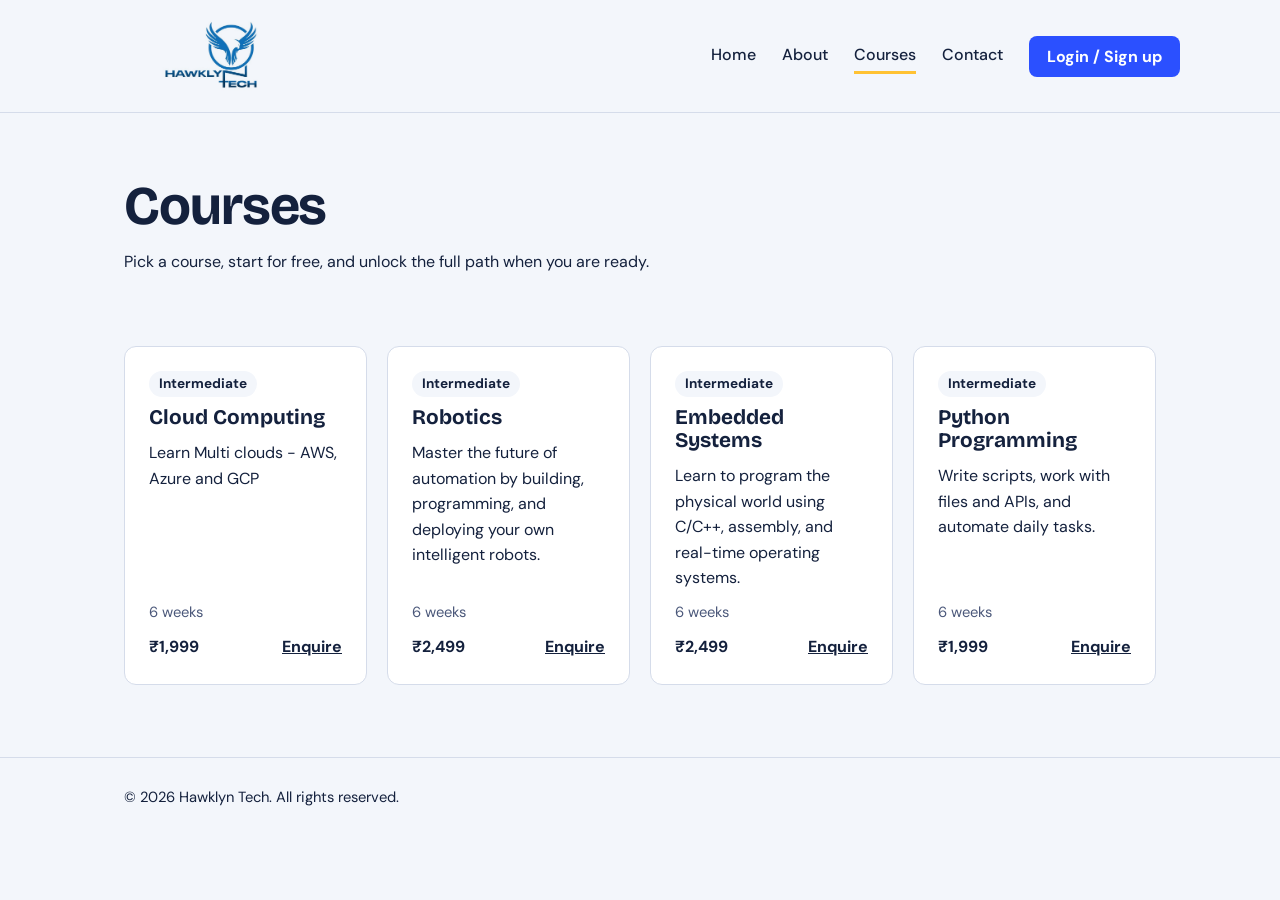
==== courses.html @ b37e8898 "new website" ====
<!DOCTYPE html>
<html lang="en"><head><meta charset="UTF-8"><meta name="viewport" content="width=device-width, initial-scale=1">
<title>Courses – Hawklyn Tech</title>
<link rel="preconnect" href="https://fonts.googleapis.com">
<link href="https://fonts.googleapis.com/css2?family=Bricolage+Grotesque:wght@500;700;800&family=DM+Sans:wght@400;500;700&display=swap" rel="stylesheet">
<link rel="stylesheet" href="styles.css"></head><body>
<header><div class="wrap bar"><a class="logo" href="index.html"><img src="./images/HT logo.jpeg" alt="Hawklyn Tech"></a>
<nav aria-label="Main"><a href="index.html">Home</a><a href="about.html">About</a><a href="courses.html" aria-current="page">Courses</a><a href="contact.html">Contact</a><a class="btn" href="login.html">Login / Sign up</a></nav></div></header>
<main><div class="page-head"><div class="wrap"><h1>Courses</h1><p class="lead">Pick a course, start for free, and unlock the full path when you are ready.</p></div></div>
<section><div class="wrap"><div class="grid">
    <article class="card"><span class="tag">Intermediate</span><h3>Cloud Computing</h3><p>Learn Multi clouds - AWS, Azure and GCP</p><p class="meta">6 weeks </p><div class="row"><span>₹1,999</span><a href="contact.html">Enquire</a></div></article>
    <article class="card"><span class="tag">Intermediate</span><h3>Robotics</h3><p>Master the future of automation by building, programming, and deploying your own intelligent robots.</p><p class="meta">6 weeks </p><div class="row"><span>₹2,499</span><a href="contact.html">Enquire</a></div></article>
    <article class="card"><span class="tag">Intermediate</span><h3>Embedded Systems</h3><p>Learn to program the physical world using C/C++, assembly, and real-time operating systems.</p><p class="meta">6 weeks </p><div class="row"><span>₹2,499</span><a href="contact.html">Enquire</a></div></article>
    <article class="card"><span class="tag">Intermediate</span><h3>Python Programming</h3><p>Write scripts, work with files and APIs, and automate daily tasks.</p><p class="meta">6 weeks </p><div class="row"><span>₹1,999</span><a href="contact.html">Enquire</a></div></article>
</div></div></section></main>
<footer><div class="wrap">© 2026 Hawklyn Tech. All rights reserved.</div></footer>
<script src="script.js"></script></body></html>
---- styles.css ----
:root{--ink:#14213d;--paper:#f3f6fb;--blue:#2b50ff;--sun:#ffc233;--line:#d5dcea;--white:#fff;
--head:'Bricolage Grotesque','Trebuchet MS',sans-serif;--body:'DM Sans',Arial,sans-serif}
*{box-sizing:border-box;margin:0;padding:0}
html{scroll-behavior:smooth}
body{font-family:var(--body);color:var(--ink);background:var(--paper);line-height:1.6}
a{color:inherit}
:focus-visible{outline:3px solid var(--blue);outline-offset:3px}
.wrap{max-width:1080px;margin:0 auto;padding:0 24px}
h1,h2,h3{font-family:var(--head);line-height:1.1}
header{position:sticky;top:0;z-index:10;background:var(--paper);border-bottom:1px solid var(--line)}
.bar{display:flex;align-items:center;justify-content:space-between;min-height:110px;padding:8px 0;gap:24px}
.logo{font-family:var(--head);font-weight:800;font-size:1.4rem;text-decoration:none}
.logo span{color:var(--blue)}
nav{display:flex;align-items:center;gap:26px}
nav a{text-decoration:none;font-weight:500;padding:4px 0;border-bottom:3px solid transparent}
nav a:hover{color:var(--blue)}
nav a[aria-current="page"]{border-bottom-color:var(--sun)}
.btn{display:inline-block;border:0;cursor:pointer;font:700 1rem var(--body);padding:12px 22px;border-radius:8px;background:var(--blue);color:var(--white);text-decoration:none}
.btn:hover{background:#1a3be0}
nav a.btn{border-bottom:0;padding:10px 18px}
nav a.btn[aria-current="page"]{background:var(--ink)}
.btn.alt{background:var(--sun);color:var(--ink)}
.btn.alt:hover{background:#f5b400}
.btn.ghost{background:transparent;color:var(--ink);border:2px solid var(--ink)}
.btn.ghost:hover{background:var(--ink);color:var(--white)}
.hero{padding:88px 0 72px}
.hero .wrap{display:grid;grid-template-columns:1.3fr 1fr;gap:48px;align-items:center}
.hero h1{font-size:clamp(2.6rem,6vw,4.4rem);font-weight:800;letter-spacing:-.03em}
.hero p{font-size:1.15rem;max-width:46ch;margin:22px 0 32px}
.actions{display:flex;gap:12px;flex-wrap:wrap}
.stack{position:relative;height:300px}
.stack div{position:absolute;width:78%;padding:22px;border-radius:14px;font-family:var(--head);font-weight:700;font-size:1.25rem;border:2px solid var(--ink)}
.stack small{display:block;font:400 .9rem var(--body);margin-top:4px}
.stack .a{background:var(--sun);top:0;left:0}
.stack .b{background:var(--white);top:90px;left:11%}
.stack .c{background:var(--blue);color:var(--white);top:180px;left:22%}
.page-head{padding:64px 0 24px}
.page-head h1{font-size:clamp(2.2rem,5vw,3.4rem);letter-spacing:-.02em;margin-bottom:12px}
.lead{max-width:56ch}
section{padding:48px 0 72px}
.grid{display:grid;grid-template-columns:repeat(auto-fit,minmax(240px,1fr));gap:20px}
.card{background:var(--white);border:1px solid var(--line);border-radius:12px;padding:24px;display:flex;flex-direction:column;gap:10px}
.card .tag{align-self:flex-start;font-size:.85rem;font-weight:700;background:var(--paper);padding:2px 10px;border-radius:99px}
.card h3{font-size:1.3rem}
.card .meta{font-size:.92rem;color:#4b587a;margin-top:auto}
.card .row{display:flex;justify-content:space-between;align-items:center;font-weight:700}
.dark{background:var(--ink);color:var(--white)}
.cols{display:grid;grid-template-columns:1fr 1fr;gap:48px}
.cols p+p{margin-top:14px}
.facts{display:grid;grid-template-columns:1fr 1fr;gap:24px;align-content:start}
.facts b{display:block;font:800 2.4rem var(--head);color:var(--sun)}
.contact ul{list-style:none;margin-top:20px;display:grid;gap:8px}
form{display:grid;gap:14px}
label{font-weight:500;font-size:.95rem;display:grid;gap:6px}
input,textarea{font:inherit;padding:12px 14px;border:1px solid #aab4cc;border-radius:8px;background:var(--white);color:var(--ink)}
textarea{min-height:120px;resize:vertical}
.msg{font-weight:500;min-height:1.5em}
.msg.ok{color:#0a7a3d}
.auth{max-width:420px;margin:0 auto;background:var(--white);border:2px solid var(--ink);border-radius:14px;padding:28px}
.tabs{display:flex;gap:8px;margin-bottom:20px}
.tabs button{flex:1;padding:10px;border:2px solid var(--ink);background:transparent;font:700 1rem var(--body);border-radius:8px;cursor:pointer;color:var(--ink)}
.tabs button[aria-selected="true"]{background:var(--ink);color:var(--white)}
[hidden]{display:none!important}
footer{padding:28px 0;border-top:1px solid var(--line);font-size:.92rem}
@media (max-width:760px){
.hero .wrap,.cols{grid-template-columns:1fr}
.stack{display:none}
nav{gap:14px;font-size:.92rem}
.bar{height:auto;padding:12px 0;flex-wrap:wrap}
}
.logo{flex-shrink:0}
.logo img{display:block;height:96px;width:auto;max-width:420px;mix-blend-mode:multiply}
@media (max-width:760px){.logo img{height:64px;max-width:100%}}
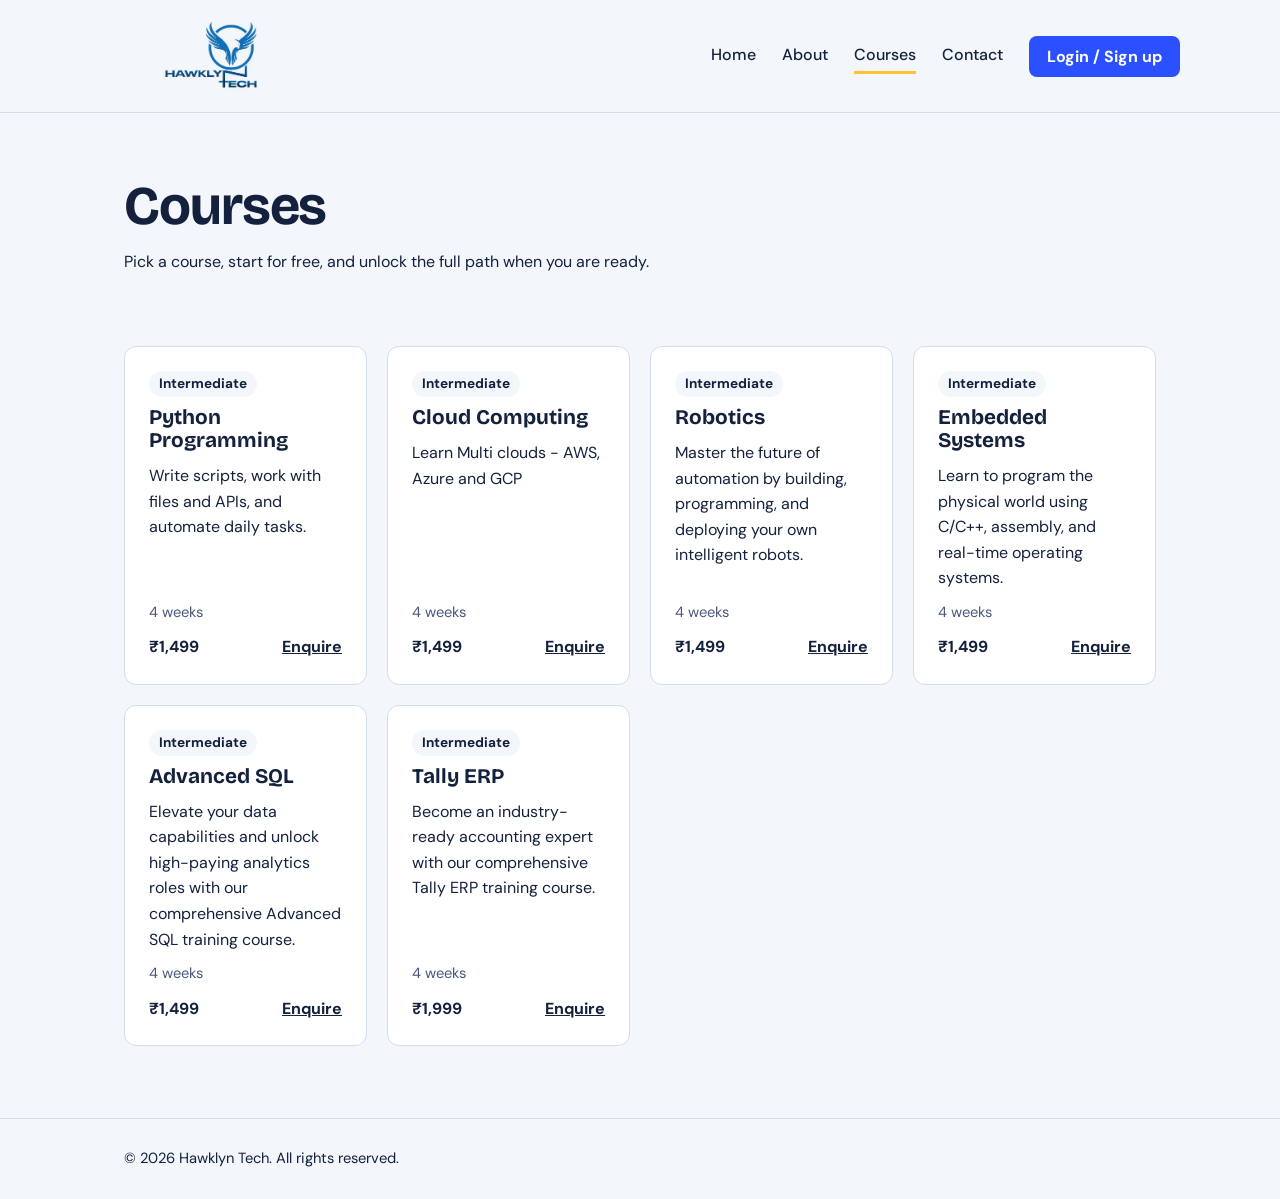
==== commit f4972118: "added courses" ====
--- a/courses.html
+++ b/courses.html
@@ -8,10 +8,12 @@
 <nav aria-label="Main"><a href="index.html">Home</a><a href="about.html">About</a><a href="courses.html" aria-current="page">Courses</a><a href="contact.html">Contact</a><a class="btn" href="login.html">Login / Sign up</a></nav></div></header>
 <main><div class="page-head"><div class="wrap"><h1>Courses</h1><p class="lead">Pick a course, start for free, and unlock the full path when you are ready.</p></div></div>
 <section><div class="wrap"><div class="grid">
-    <article class="card"><span class="tag">Intermediate</span><h3>Cloud Computing</h3><p>Learn Multi clouds - AWS, Azure and GCP</p><p class="meta">6 weeks </p><div class="row"><span>₹1,999</span><a href="contact.html">Enquire</a></div></article>
-    <article class="card"><span class="tag">Intermediate</span><h3>Robotics</h3><p>Master the future of automation by building, programming, and deploying your own intelligent robots.</p><p class="meta">6 weeks </p><div class="row"><span>₹2,499</span><a href="contact.html">Enquire</a></div></article>
-    <article class="card"><span class="tag">Intermediate</span><h3>Embedded Systems</h3><p>Learn to program the physical world using C/C++, assembly, and real-time operating systems.</p><p class="meta">6 weeks </p><div class="row"><span>₹2,499</span><a href="contact.html">Enquire</a></div></article>
-    <article class="card"><span class="tag">Intermediate</span><h3>Python Programming</h3><p>Write scripts, work with files and APIs, and automate daily tasks.</p><p class="meta">6 weeks </p><div class="row"><span>₹1,999</span><a href="contact.html">Enquire</a></div></article>
+    <article class="card"><span class="tag">Intermediate</span><h3>Python Programming</h3><p>Write scripts, work with files and APIs, and automate daily tasks.</p><p class="meta">4 weeks </p><div class="row"><span>₹1,499</span><a href="contact.html">Enquire</a></div></article>
+    <article class="card"><span class="tag">Intermediate</span><h3>Cloud Computing</h3><p>Learn Multi clouds - AWS, Azure and GCP</p><p class="meta">4 weeks </p><div class="row"><span>₹1,499</span><a href="contact.html">Enquire</a></div></article>
+    <article class="card"><span class="tag">Intermediate</span><h3>Robotics</h3><p>Master the future of automation by building, programming, and deploying your own intelligent robots.</p><p class="meta">4 weeks </p><div class="row"><span>₹1,499</span><a href="contact.html">Enquire</a></div></article>
+    <article class="card"><span class="tag">Intermediate</span><h3>Embedded Systems</h3><p>Learn to program the physical world using C/C++, assembly, and real-time operating systems.</p><p class="meta">4 weeks </p><div class="row"><span>₹1,499</span><a href="contact.html">Enquire</a></div></article>
+    <article class="card"><span class="tag">Intermediate</span><h3>Advanced SQL</h3><p>Elevate your data capabilities and unlock high-paying analytics roles with our comprehensive Advanced SQL training course.</p><p class="meta">4 weeks </p><div class="row"><span>₹1,499</span><a href="contact.html">Enquire</a></div></article>
+    <article class="card"><span class="tag">Intermediate</span><h3>Tally ERP</h3><p>Become an industry-ready accounting expert with our comprehensive Tally ERP training course.</p><p class="meta">4 weeks </p><div class="row"><span>₹1,999</span><a href="contact.html">Enquire</a></div></article>
 </div></div></section></main>
 <footer><div class="wrap">© 2026 Hawklyn Tech. All rights reserved.</div></footer>
 <script src="script.js"></script></body></html>
